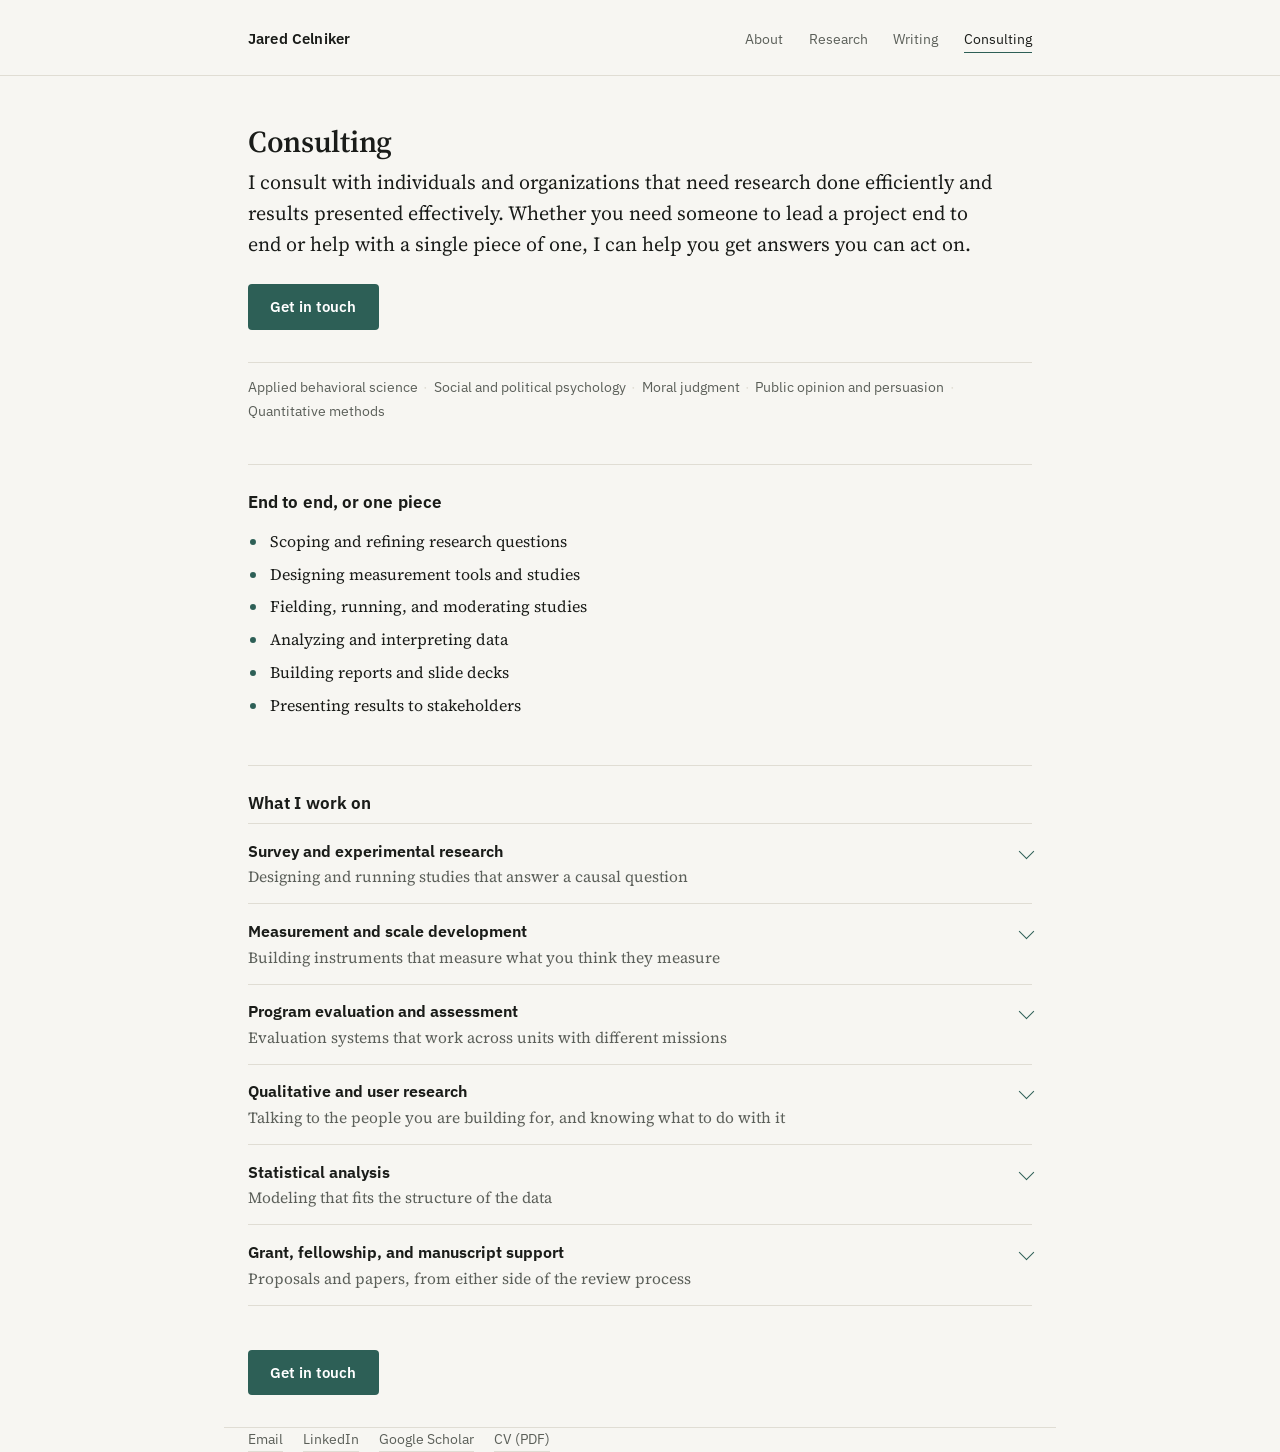
==== consulting.html @ 3cd36304 "Replace Hugo template with static personal site Four static pages, stylesheet, headshot, and CV. Pag" ====
<!DOCTYPE html>
<html lang="en">
<head>
<meta charset="utf-8">
<meta name="viewport" content="width=device-width, initial-scale=1">
<title>Consulting &middot; Jared Celniker</title>
<meta name="description" content="Consulting on study design, measurement, evaluation, and statistical analysis.">
<link rel="preconnect" href="https://fonts.googleapis.com">
<link rel="preconnect" href="https://fonts.gstatic.com" crossorigin>
<link rel="stylesheet" href="https://fonts.googleapis.com/css2?family=IBM+Plex+Sans:wght@400;600&family=Source+Serif+4:ital,opsz,wght@0,8..60,400;0,8..60,600;1,8..60,400&display=swap">
<link rel="stylesheet" href="style.css">
</head>
<body>

<header>
  <div class="wrap">
    <nav>
      <a class="brand" href="index.html">Jared Celniker</a>
      <a class="item" href="index.html">About</a>
      <a class="item" href="research.html">Research</a>
      <a class="item" href="writing.html">Writing</a>
      <a class="item" href="consulting.html" aria-current="page">Consulting</a>
    </nav>
  </div>
</header>

<main class="wrap">

  <h1>Consulting</h1>

  <p class="lede">I consult with individuals and organizations that need research done efficiently and results presented effectively. Whether you need someone to lead a project end to end or help with a single piece of one, I can help you get answers you can act on.</p>

  <p class="cta"><a class="btn" href="mailto:jbcelniker@gmail.com?subject=Consulting%20inquiry">Get in touch</a></p>

  <p class="domains">Applied behavioral science <span class="sep">&middot;</span> Social and political psychology <span class="sep">&middot;</span> Moral judgment <span class="sep">&middot;</span> Public opinion and persuasion <span class="sep">&middot;</span> Quantitative methods</p>

  <h2>End to end, or one piece</h2>
  <ul class="steps">
    <li>Scoping and refining research questions</li>
    <li>Designing measurement tools and studies</li>
    <li>Fielding, running, and moderating studies</li>
    <li>Analyzing and interpreting data</li>
    <li>Building reports and slide decks</li>
    <li>Presenting results to stakeholders</li>
  </ul>

  <h2>What I work on</h2>
  <div class="services">
    <details class="svc">
      <summary>
        <span>
          <span class="name">Survey and experimental research</span>
          <span class="gloss">Designing and running studies that answer a causal question</span>
        </span>
        <span class="chev" aria-hidden="true"></span>
      </summary>
      <ul>
        <li>Instrument and questionnaire design</li>
        <li>Fielding and panel sampling (Qualtrics, Prolific)</li>
        <li>Randomized experiments and A/B tests</li>
        <li>Quasi-experiments</li>
        <li>Retrospective studies</li>
      </ul>
    </details>
    <details class="svc">
      <summary>
        <span>
          <span class="name">Measurement and scale development</span>
          <span class="gloss">Building instruments that measure what you think they measure</span>
        </span>
        <span class="chev" aria-hidden="true"></span>
      </summary>
      <ul>
        <li>Construct definition and specification</li>
        <li>Scale design and refinement</li>
        <li>Psychometric validation</li>
        <li>Construct validity diagnostics</li>
      </ul>
    </details>
    <details class="svc">
      <summary>
        <span>
          <span class="name">Program evaluation and assessment</span>
          <span class="gloss">Evaluation systems that work across units with different missions</span>
        </span>
        <span class="chev" aria-hidden="true"></span>
      </summary>
      <ul>
        <li>Benchmark and standards design</li>
        <li>Evaluation framework development</li>
        <li>Evaluation plan review</li>
        <li>Auditing reports against their evidence</li>
      </ul>
    </details>
    <details class="svc">
      <summary>
        <span>
          <span class="name">Qualitative and user research</span>
          <span class="gloss">Talking to the people you are building for, and knowing what to do with it</span>
        </span>
        <span class="chev" aria-hidden="true"></span>
      </summary>
      <ul>
        <li>Interview study design</li>
        <li>Moderation and focus groups</li>
        <li>Thematic analysis and coding</li>
        <li>Research synthesis and readouts</li>
      </ul>
    </details>
    <details class="svc">
      <summary>
        <span>
          <span class="name">Statistical analysis</span>
          <span class="gloss">Modeling that fits the structure of the data</span>
        </span>
        <span class="chev" aria-hidden="true"></span>
      </summary>
      <ul>
        <li>Multilevel and hierarchical modeling</li>
        <li>Structural equation modeling</li>
        <li>Latent profile and cluster analysis</li>
        <li>Meta-analysis</li>
        <li>Reproducible workflows in R</li>
      </ul>
    </details>
    <details class="svc">
      <summary>
        <span>
          <span class="name">Grant, fellowship, and manuscript support</span>
          <span class="gloss">Proposals and papers, from either side of the review process</span>
        </span>
        <span class="chev" aria-hidden="true"></span>
      </summary>
      <ul>
        <li>Proposal development and editing</li>
        <li>Proposal review and critique</li>
        <li>Academic manuscript editing</li>
        <li>Peer review preparation</li>
      </ul>
    </details>
  </div>

  <p class="cta cta-end"><a class="btn" href="mailto:jbcelniker@gmail.com?subject=Consulting%20inquiry">Get in touch</a></p>

</main>

<footer class="wrap">
  <a href="mailto:jbcelniker@gmail.com">Email</a>
  <a href="https://www.linkedin.com/in/jared-celniker/" target="_blank" rel="noopener">LinkedIn</a>
  <a href="https://scholar.google.com/citations?user=vQE7L3sAAAAJ&amp;hl=en" target="_blank" rel="noopener">Google Scholar</a>
  <a href="Celniker_CV.pdf" target="_blank" rel="noopener">CV (PDF)</a>
</footer>

</body>
</html>
---- style.css ----
:root {
  --bg: #f7f6f2;
  --surface: #fffefb;
  --text: #1a1c19;
  --muted: #5b5f59;
  --faint: #8a8d85;
  --rule: #e0ddd4;
  --accent: #2d5f56;
  --accent-hover: #1d423b;
  --maxw: 52rem;
}

@media (prefers-color-scheme: dark) {
  :root {
    --bg: #151816;
    --surface: #1d211e;
    --text: #e9e7e0;
    --muted: #a5a89f;
    --faint: #7b7e76;
    --rule: #313530;
    --accent: #7fc0b0;
    --accent-hover: #a5d8cb;
  }
}

* { box-sizing: border-box; }

html { -webkit-text-size-adjust: 100%; }

body {
  margin: 0;
  background: var(--bg);
  color: var(--text);
  font-family: "Source Serif 4", Georgia, "Iowan Old Style", serif;
  font-size: 1.15rem;
  line-height: 1.65;
  -webkit-font-smoothing: antialiased;
}

.wrap {
  max-width: var(--maxw);
  margin: 0 auto;
  padding: 0 1.5rem;
}

/* ---------- header / nav ---------- */

header {
  border-bottom: 1px solid var(--rule);
  margin-bottom: 3rem;
}

nav {
  display: flex;
  flex-wrap: wrap;
  gap: 0.35rem 1.6rem;
  align-items: baseline;
  padding: 1.6rem 0 1.35rem;
}

nav .brand {
  font-family: "IBM Plex Sans", -apple-system, BlinkMacSystemFont, "Segoe UI", sans-serif;
  font-weight: 600;
  font-size: 0.95rem;
  letter-spacing: 0.01em;
  color: var(--text);
  text-decoration: none;
  margin-right: auto;
}

nav a.item {
  font-family: "IBM Plex Sans", -apple-system, BlinkMacSystemFont, "Segoe UI", sans-serif;
  font-size: 0.9rem;
  color: var(--muted);
  text-decoration: none;
  padding-bottom: 2px;
  border-bottom: 1.5px solid transparent;
}

nav a.item:hover { color: var(--text); }
nav a.item[aria-current="page"] {
  color: var(--text);
  border-bottom-color: var(--accent);
}

/* ---------- typography ---------- */

h1 {
  font-size: 1.9rem;
  line-height: 1.2;
  letter-spacing: -0.01em;
  margin: 0 0 0.4rem;
  font-weight: 600;
}

h2 {
  font-family: "IBM Plex Sans", -apple-system, BlinkMacSystemFont, "Segoe UI", sans-serif;
  font-size: 1.05rem;
  font-weight: 650;
  letter-spacing: 0.005em;
  margin: 3rem 0 0.35rem;
  padding-top: 1.5rem;
  border-top: 1px solid var(--rule);
}

h2:first-of-type { margin-top: 2.5rem; }

p { margin: 0 0 1.15rem; }

a { color: var(--accent); text-decoration-thickness: 1px; text-underline-offset: 2px; }
a:hover { color: var(--accent-hover); }

.lede { font-size: 1.25rem; line-height: 1.55; }

.subtle {
  color: var(--muted);
  font-size: 0.95rem;
}

em, i { font-style: italic; }

/* ---------- home intro ---------- */

.intro {
  display: flex;
  gap: 2rem;
  align-items: flex-start;
  margin-bottom: 2.25rem;
}

.intro img {
  width: 180px;
  height: 180px;
  flex: 0 0 180px;
  border-radius: 4px;
  object-fit: cover;
  object-position: center top;
}

.intro .who { padding-top: 0.15rem; }

.role {
  font-family: "IBM Plex Sans", -apple-system, BlinkMacSystemFont, "Segoe UI", sans-serif;
  font-size: 0.92rem;
  color: var(--muted);
  margin: 0;
}

@media (max-width: 34rem) {
  .intro { flex-direction: column; gap: 1.25rem; }
  .intro img { width: 150px; height: 150px; flex-basis: auto; }
  h1 { font-size: 1.6rem; }
}

/* ---------- masthead ---------- */

.masthead { margin-bottom: 2.75rem; }

.masthead .lede { margin-bottom: 0; }

/* ---------- publications ---------- */

.section-note {
  color: var(--muted);
  font-size: 0.97rem;
  margin: 0.5rem 0 1.5rem;
}

ol.pubs, ul.pubs {
  list-style: none;
  margin: 0;
  padding: 0;
}

.pubs li {
  margin: 0 0 1.35rem;
  padding-left: 1.15rem;
  text-indent: -1.15rem;
  font-size: 1rem;
  line-height: 1.55;
}

.pubs .me { font-weight: 700; }

.tag {
  display: inline-block;
  font-family: "IBM Plex Sans", -apple-system, BlinkMacSystemFont, "Segoe UI", sans-serif;
  font-size: 0.72rem;
  letter-spacing: 0.04em;
  text-transform: uppercase;
  color: var(--faint);
  border: 1px solid var(--rule);
  border-radius: 3px;
  padding: 0.1rem 0.4rem;
  margin-left: 0.35rem;
  text-indent: 0;
  white-space: nowrap;
  vertical-align: 1px;
}

/* ---------- consulting ---------- */

.domains {
  font-family: "IBM Plex Sans", -apple-system, BlinkMacSystemFont, "Segoe UI", sans-serif;
  font-size: 0.88rem;
  line-height: 1.7;
  color: var(--muted);
  margin: 1.25rem 0 0;
  padding: 0.85rem 0 0;
  border-top: 1px solid var(--rule);
}

.domains .sep { color: var(--rule); padding: 0 0.15rem; }


.services { margin: 0 0 1rem; padding: 0; list-style: none; }

.services li {
  margin: 0 0 1.4rem;
  padding-left: 0;
}

.services .name {
  font-family: "IBM Plex Sans", -apple-system, BlinkMacSystemFont, "Segoe UI", sans-serif;
  font-weight: 650;
  font-size: 0.97rem;
  display: block;
  margin-bottom: 0.15rem;
}

.services .detail { color: var(--muted); font-size: 0.98rem; }

details.svc {
  border-bottom: 1px solid var(--rule);
  padding: 0.9rem 0;
}

details.svc:first-of-type { border-top: 1px solid var(--rule); }

details.svc > summary {
  list-style: none;
  cursor: pointer;
  display: grid;
  grid-template-columns: 1fr auto;
  align-items: start;
  gap: 0.75rem;
}

details.svc > summary::-webkit-details-marker { display: none; }

details.svc .name {
  font-family: "IBM Plex Sans", -apple-system, BlinkMacSystemFont, "Segoe UI", sans-serif;
  font-weight: 650;
  font-size: 0.97rem;
  display: block;
}

details.svc .gloss {
  display: block;
  color: var(--muted);
  font-size: 0.97rem;
  line-height: 1.45;
  margin-top: 0.1rem;
}

details.svc .chev {
  width: 11px;
  height: 11px;
  margin-top: 0.45rem;
  border-right: 1.5px solid var(--accent);
  border-bottom: 1.5px solid var(--accent);
  transform: rotate(45deg);
  transition: transform 0.15s ease;
}

details.svc[open] .chev { transform: rotate(-135deg); margin-top: 0.6rem; }

details.svc ul {
  list-style: none;
  margin: 0.85rem 0 0.35rem;
  padding: 0;
  display: grid;
  gap: 0.4rem;
}

details.svc ul li {
  position: relative;
  padding-left: 1.35rem;
  font-size: 0.98rem;
  line-height: 1.45;
}

details.svc ul li::before {
  content: "";
  position: absolute;
  left: 0.2rem;
  top: 0.6em;
  width: 5px;
  height: 5px;
  border-radius: 50%;
  background: var(--faint);
}

details.svc > summary:focus-visible {
  outline: 2px solid var(--accent);
  outline-offset: 3px;
}

/* ---------- form ---------- */

form { margin-top: 1.25rem; }

.field { margin-bottom: 1.1rem; }

label {
  display: block;
  font-family: "IBM Plex Sans", -apple-system, BlinkMacSystemFont, "Segoe UI", sans-serif;
  font-size: 0.85rem;
  font-weight: 600;
  margin-bottom: 0.35rem;
}

label .opt { font-weight: 400; color: var(--faint); }

input, textarea {
  width: 100%;
  font-family: inherit;
  font-size: 1rem;
  color: var(--text);
  background: var(--surface);
  border: 1px solid var(--rule);
  border-radius: 4px;
  padding: 0.6rem 0.7rem;
  line-height: 1.5;
}

input:focus, textarea:focus {
  outline: 2px solid var(--accent);
  outline-offset: -1px;
  border-color: var(--accent);
}

textarea { min-height: 9rem; resize: vertical; }

button {
  font-family: "IBM Plex Sans", -apple-system, BlinkMacSystemFont, "Segoe UI", sans-serif;
  font-size: 0.92rem;
  font-weight: 600;
  color: #fff;
  background: var(--accent);
  border: 0;
  border-radius: 4px;
  padding: 0.65rem 1.4rem;
  cursor: pointer;
}

button:hover { background: var(--accent-hover); }

@media (prefers-color-scheme: dark) {
  button { color: #10201c; }
}

/* ---------- footer ---------- */

footer {
  margin-top: 4.5rem;
  border-top: 1px solid var(--rule);
  padding: 1.5rem 0 3rem;
  font-family: "IBM Plex Sans", -apple-system, BlinkMacSystemFont, "Segoe UI", sans-serif;
  font-size: 0.87rem;
  color: var(--muted);
  display: flex;
  flex-wrap: wrap;
  gap: 1.25rem;
}

footer a { color: var(--muted); text-decoration: none; border-bottom: 1px solid var(--rule); }
footer a:hover { color: var(--text); border-bottom-color: var(--muted); }
footer .spacer { margin-left: auto; }

h1, h2, .lede { text-wrap: balance; }

a:focus-visible, button:focus-visible, input:focus-visible, textarea:focus-visible {
  outline: 2px solid var(--accent);
  outline-offset: 2px;
}

@media (prefers-reduced-motion: reduce) {
  * { animation: none !important; transition: none !important; }
}

/* ---------- responsive ---------- */

@media (max-width: 40rem) {
  .wrap { padding: 0 1.15rem; }
  nav { gap: 0.4rem 1.1rem; padding: 1.15rem 0 1rem; }
  nav .brand { flex: 1 0 100%; margin-right: 0; margin-bottom: 0.15rem; font-size: 1rem; }
  nav a.item { font-size: 0.86rem; }
  header { margin-bottom: 2.25rem; }
  body { font-size: 1.03rem; }
  .lede { font-size: 1.08rem; }
  h1 { font-size: 1.55rem; }
  h2 { margin-top: 2.5rem; }
  .pubs li { font-size: 0.97rem; }
  footer { gap: 0.6rem 1.1rem; margin-top: 3rem; }
}

/* ---------- consulting: process list ---------- */

ul.steps {
  list-style: none;
  margin: 0.75rem 0 1.25rem;
  padding: 0;
  display: grid;
  gap: 0.55rem;
}

ul.steps li {
  position: relative;
  padding-left: 1.35rem;
  font-size: 1rem;
  line-height: 1.5;
}

ul.steps li::before {
  content: "";
  position: absolute;
  left: 0.15rem;
  top: 0.62em;
  width: 6px;
  height: 6px;
  border-radius: 50%;
  background: var(--accent);
}

/* ---------- contact button ---------- */

.cta { margin: 1.5rem 0 2rem; }
.cta-end { margin-top: 2.75rem; }

a.btn {
  display: inline-block;
  font-family: "IBM Plex Sans", -apple-system, BlinkMacSystemFont, "Segoe UI", sans-serif;
  font-size: 0.95rem;
  font-weight: 600;
  color: #fff;
  background: var(--accent);
  border-radius: 4px;
  padding: 0.65rem 1.4rem;
  text-decoration: none;
}

a.btn:hover { background: var(--accent-hover); color: #fff; }

@media (prefers-color-scheme: dark) {
  a.btn, a.btn:hover { color: #10201c; }
}
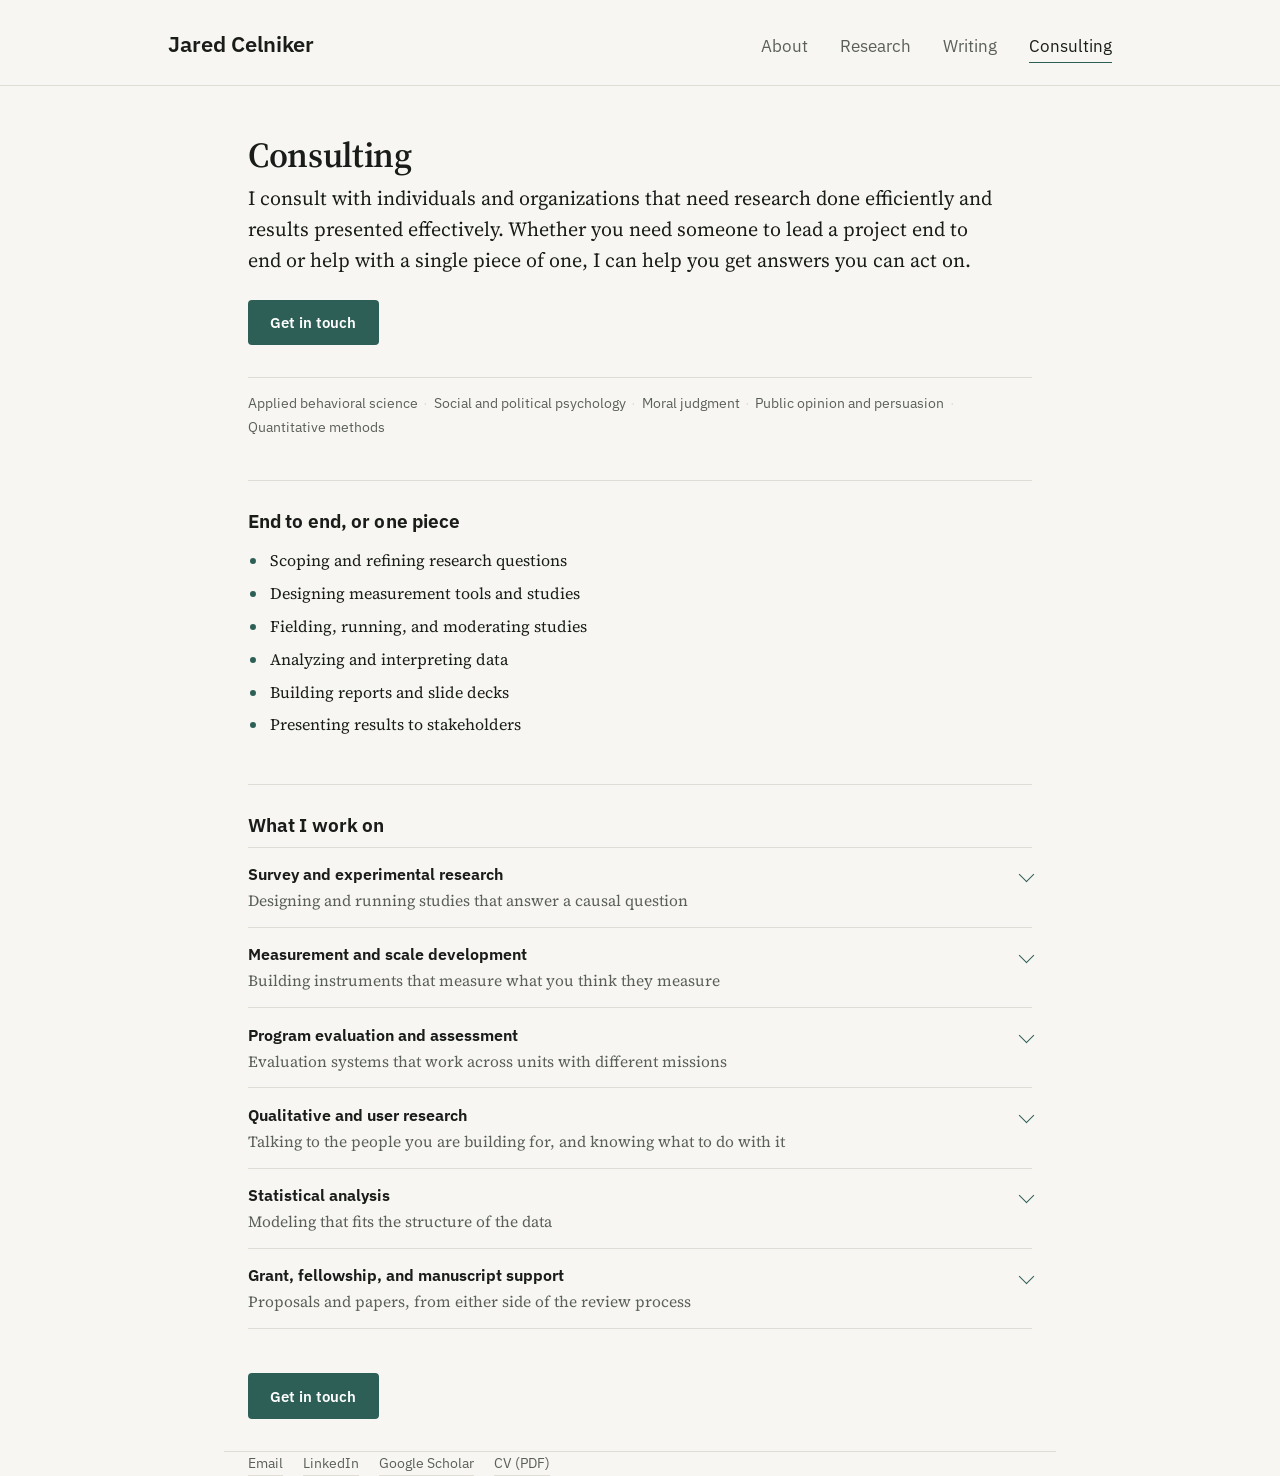
==== commit 6af2f790: "Version the stylesheet link so layout changes show without a hard refresh Co-Authored-By: Claude Fab" ====
--- a/consulting.html
+++ b/consulting.html
@@ -8,7 +8,7 @@
 <link rel="preconnect" href="https://fonts.googleapis.com">
 <link rel="preconnect" href="https://fonts.gstatic.com" crossorigin>
 <link rel="stylesheet" href="https://fonts.googleapis.com/css2?family=IBM+Plex+Sans:wght@400;600&family=Source+Serif+4:ital,opsz,wght@0,8..60,400;0,8..60,600;1,8..60,400&display=swap">
-<link rel="stylesheet" href="style.css">
+<link rel="stylesheet" href="style.css?v=4">
 </head>
 <body>
 
--- a/style.css
+++ b/style.css
@@ -45,6 +45,8 @@
 
 /* ---------- header / nav ---------- */
 
+header .wrap { max-width: 62rem; }
+
 header {
   border-bottom: 1px solid var(--rule);
   margin-bottom: 3rem;
@@ -53,7 +55,7 @@
 nav {
   display: flex;
   flex-wrap: wrap;
-  gap: 0.35rem 1.6rem;
+  gap: 0.35rem 2rem;
   align-items: baseline;
   padding: 1.6rem 0 1.35rem;
 }
@@ -61,8 +63,8 @@
 nav .brand {
   font-family: "IBM Plex Sans", -apple-system, BlinkMacSystemFont, "Segoe UI", sans-serif;
   font-weight: 600;
-  font-size: 0.95rem;
-  letter-spacing: 0.01em;
+  font-size: 1.4rem;
+  letter-spacing: 0;
   color: var(--text);
   text-decoration: none;
   margin-right: auto;
@@ -70,7 +72,7 @@
 
 nav a.item {
   font-family: "IBM Plex Sans", -apple-system, BlinkMacSystemFont, "Segoe UI", sans-serif;
-  font-size: 0.9rem;
+  font-size: 1.05rem;
   color: var(--muted);
   text-decoration: none;
   padding-bottom: 2px;
@@ -86,7 +88,7 @@
 /* ---------- typography ---------- */
 
 h1 {
-  font-size: 1.9rem;
+  font-size: 2.2rem;
   line-height: 1.2;
   letter-spacing: -0.01em;
   margin: 0 0 0.4rem;
@@ -95,7 +97,7 @@
 
 h2 {
   font-family: "IBM Plex Sans", -apple-system, BlinkMacSystemFont, "Segoe UI", sans-serif;
-  font-size: 1.05rem;
+  font-size: 1.2rem;
   font-weight: 650;
   letter-spacing: 0.005em;
   margin: 3rem 0 0.35rem;
@@ -141,7 +143,7 @@
 
 .role {
   font-family: "IBM Plex Sans", -apple-system, BlinkMacSystemFont, "Segoe UI", sans-serif;
-  font-size: 0.92rem;
+  font-size: 1rem;
   color: var(--muted);
   margin: 0;
 }
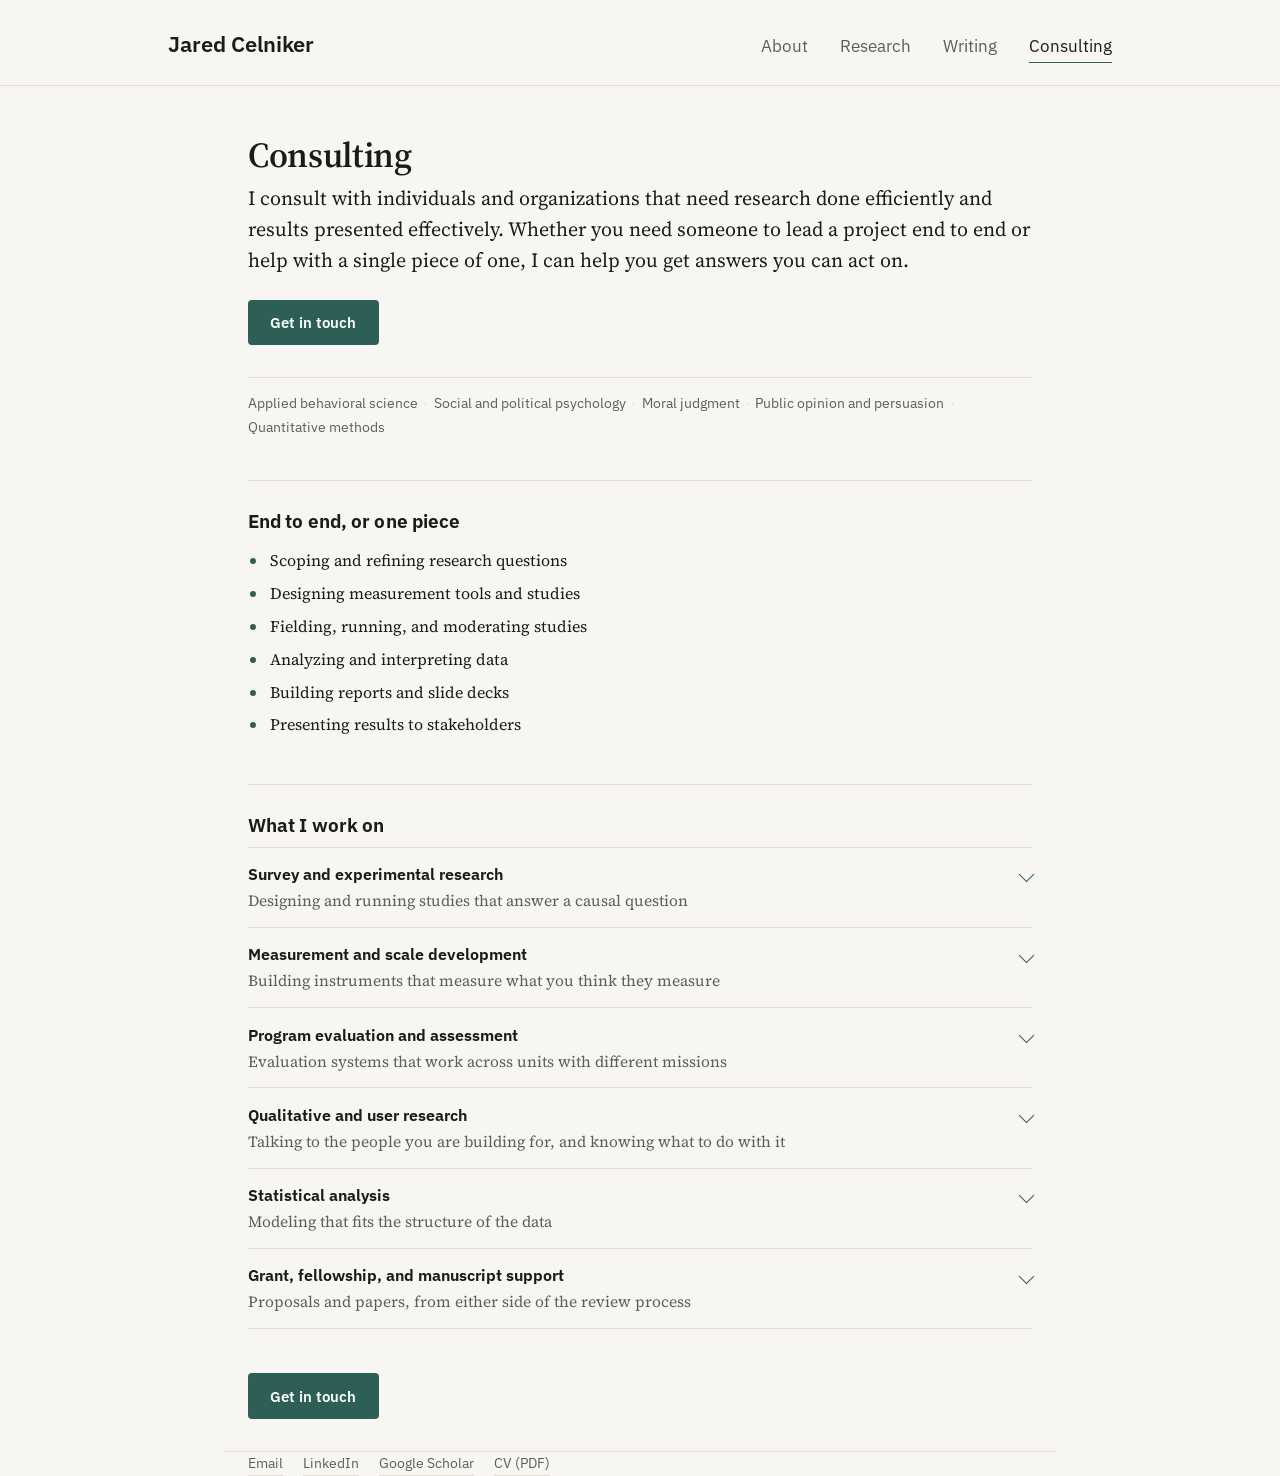
==== commit 9383a12e: "Let intro paragraphs use the full column width Co-Authored-By: Claude Fable 5.2 <noreply@anthropic.c" ====
--- a/consulting.html
+++ b/consulting.html
@@ -8,7 +8,7 @@
 <link rel="preconnect" href="https://fonts.googleapis.com">
 <link rel="preconnect" href="https://fonts.gstatic.com" crossorigin>
 <link rel="stylesheet" href="https://fonts.googleapis.com/css2?family=IBM+Plex+Sans:wght@400;600&family=Source+Serif+4:ital,opsz,wght@0,8..60,400;0,8..60,600;1,8..60,400&display=swap">
-<link rel="stylesheet" href="style.css?v=4">
+<link rel="stylesheet" href="style.css?v=5">
 </head>
 <body>
 
--- a/style.css
+++ b/style.css
@@ -380,7 +380,7 @@
 footer a:hover { color: var(--text); border-bottom-color: var(--muted); }
 footer .spacer { margin-left: auto; }
 
-h1, h2, .lede { text-wrap: balance; }
+h1, h2 { text-wrap: balance; }
 
 a:focus-visible, button:focus-visible, input:focus-visible, textarea:focus-visible {
   outline: 2px solid var(--accent);
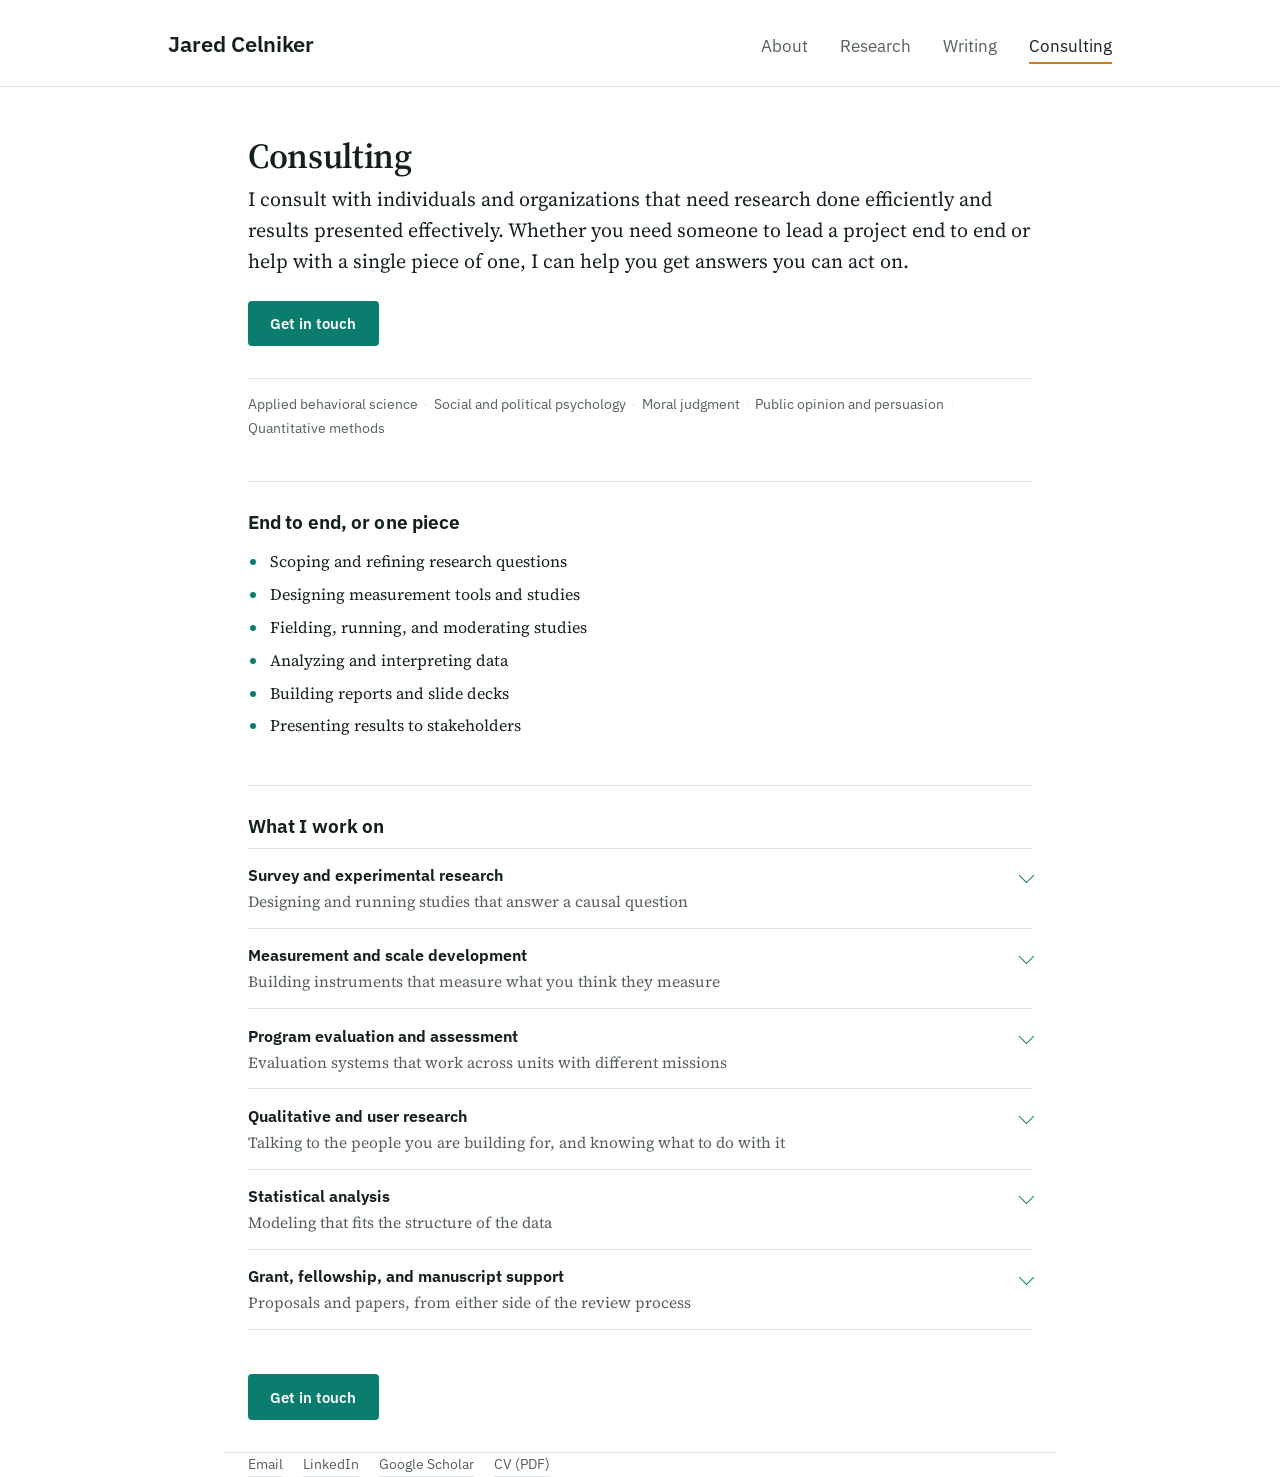
==== commit b4aad8c3: "White background, brighter accents, and a contact button on every page Co-Authored-By: Claude Fable " ====
--- a/consulting.html
+++ b/consulting.html
@@ -8,7 +8,7 @@
 <link rel="preconnect" href="https://fonts.googleapis.com">
 <link rel="preconnect" href="https://fonts.gstatic.com" crossorigin>
 <link rel="stylesheet" href="https://fonts.googleapis.com/css2?family=IBM+Plex+Sans:wght@400;600&family=Source+Serif+4:ital,opsz,wght@0,8..60,400;0,8..60,600;1,8..60,400&display=swap">
-<link rel="stylesheet" href="style.css?v=5">
+<link rel="stylesheet" href="style.css?v=6">
 </head>
 <body>
 
--- a/style.css
+++ b/style.css
@@ -1,12 +1,13 @@
 :root {
-  --bg: #f7f6f2;
-  --surface: #fffefb;
-  --text: #1a1c19;
-  --muted: #5b5f59;
-  --faint: #8a8d85;
-  --rule: #e0ddd4;
-  --accent: #2d5f56;
-  --accent-hover: #1d423b;
+  --bg: #ffffff;
+  --surface: #f4f8f7;
+  --text: #14201d;
+  --muted: #55605c;
+  --faint: #838c88;
+  --rule: #dfe6e3;
+  --accent: #0a7d6f;
+  --accent-hover: #075e54;
+  --accent2: #cc8112;
   --maxw: 52rem;
 }
 
@@ -20,6 +21,7 @@
     --rule: #313530;
     --accent: #7fc0b0;
     --accent-hover: #a5d8cb;
+    --accent2: #e0a040;
   }
 }
 
@@ -76,13 +78,13 @@
   color: var(--muted);
   text-decoration: none;
   padding-bottom: 2px;
-  border-bottom: 1.5px solid transparent;
+  border-bottom: 2px solid transparent;
 }
 
 nav a.item:hover { color: var(--text); }
 nav a.item[aria-current="page"] {
   color: var(--text);
-  border-bottom-color: var(--accent);
+  border-bottom-color: var(--accent2);
 }
 
 /* ---------- typography ---------- */
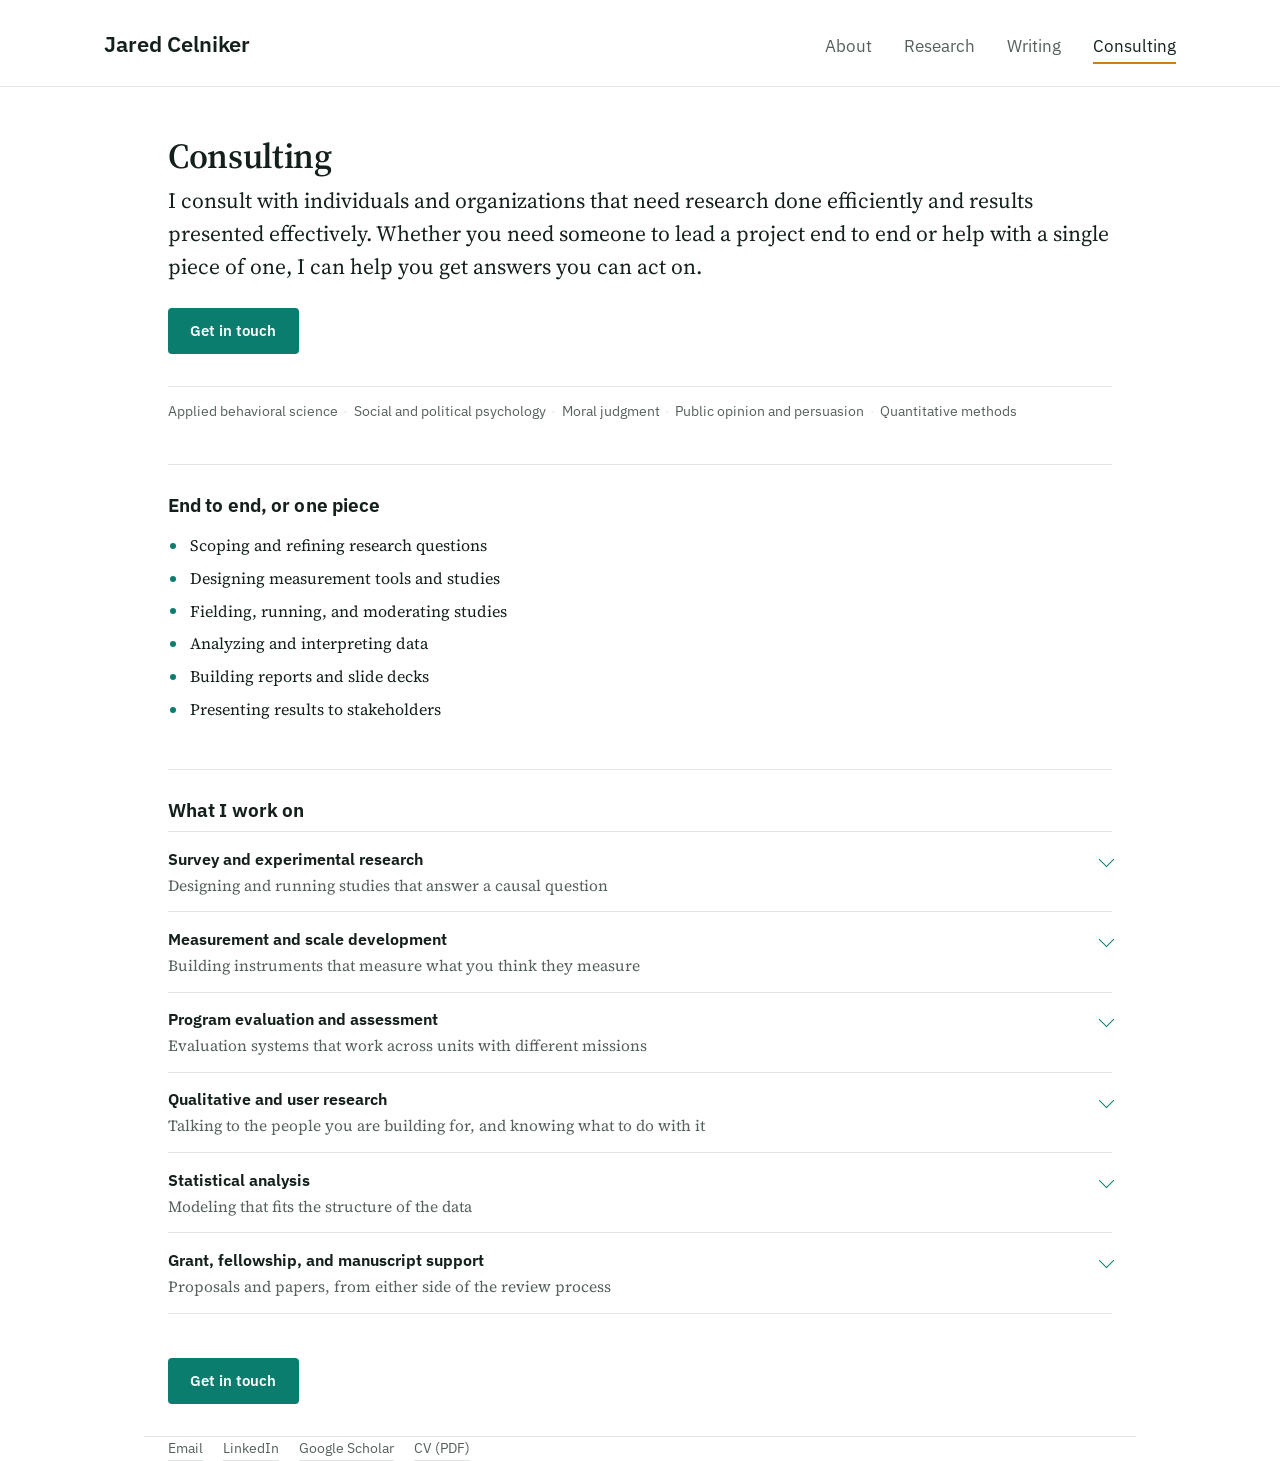
==== commit 92bf06da: "Add selected findings cards, new intro, and a wider layout Co-Authored-By: Claude Fable 5.2 <noreply" ====
--- a/consulting.html
+++ b/consulting.html
@@ -8,7 +8,7 @@
 <link rel="preconnect" href="https://fonts.googleapis.com">
 <link rel="preconnect" href="https://fonts.gstatic.com" crossorigin>
 <link rel="stylesheet" href="https://fonts.googleapis.com/css2?family=IBM+Plex+Sans:wght@400;600&family=Source+Serif+4:ital,opsz,wght@0,8..60,400;0,8..60,600;1,8..60,400&display=swap">
-<link rel="stylesheet" href="style.css?v=6">
+<link rel="stylesheet" href="style.css?v=7">
 </head>
 <body>
 
--- a/style.css
+++ b/style.css
@@ -8,7 +8,7 @@
   --accent: #0a7d6f;
   --accent-hover: #075e54;
   --accent2: #cc8112;
-  --maxw: 52rem;
+  --maxw: 62rem;
 }
 
 @media (prefers-color-scheme: dark) {
@@ -34,7 +34,7 @@
   background: var(--bg);
   color: var(--text);
   font-family: "Source Serif 4", Georgia, "Iowan Old Style", serif;
-  font-size: 1.15rem;
+  font-size: 1.25rem;
   line-height: 1.65;
   -webkit-font-smoothing: antialiased;
 }
@@ -47,7 +47,7 @@
 
 /* ---------- header / nav ---------- */
 
-header .wrap { max-width: 62rem; }
+header .wrap { max-width: 70rem; }
 
 header {
   border-bottom: 1px solid var(--rule);
@@ -114,7 +114,7 @@
 a { color: var(--accent); text-decoration-thickness: 1px; text-underline-offset: 2px; }
 a:hover { color: var(--accent-hover); }
 
-.lede { font-size: 1.25rem; line-height: 1.55; }
+.lede { font-size: 1.35rem; line-height: 1.55; }
 
 .subtle {
   color: var(--muted);
@@ -459,3 +459,53 @@
 @media (prefers-color-scheme: dark) {
   a.btn, a.btn:hover { color: #10201c; }
 }
+
+/* ---------- selected findings cards ---------- */
+/* Fixed light colors on purpose: the charts inside are drawn for a light card, in both themes. */
+
+.findings {
+  display: grid;
+  grid-template-columns: repeat(auto-fit, minmax(min(100%, 21rem), 1fr));
+  gap: 1.5rem;
+  margin: 0 0 0.5rem;
+}
+
+.finding {
+  background: #f4f8f7;
+  color: #14201d;
+  border-top: 3px solid #0a7d6f;
+  border-radius: 4px;
+  padding: 1.4rem 1.5rem 1.25rem;
+  display: flex;
+  flex-direction: column;
+  gap: 0.5rem;
+}
+
+.finding p { margin: 0; }
+
+.finding .venue,
+.finding .src,
+.finding .more {
+  font-family: "IBM Plex Sans", -apple-system, BlinkMacSystemFont, "Segoe UI", sans-serif;
+}
+
+.finding .venue { font-size: 0.85rem; font-weight: 600; color: #0a7d6f; }
+
+.finding h3 {
+  margin: 0;
+  font-family: "Source Serif 4", Georgia, "Iowan Old Style", serif;
+  font-size: 1.25rem;
+  line-height: 1.35;
+  font-weight: 600;
+  color: #14201d;
+}
+
+.finding .chart { margin-top: auto; padding-top: 0.9rem; }
+.finding .src { font-size: 0.75rem; line-height: 1.45; color: #55605c; }
+.finding .more { font-size: 0.875rem; font-weight: 600; }
+.finding .more a { color: #0a7d6f; text-decoration: none; border: 0; }
+.finding .more a:hover { color: #075e54; }
+
+@media (max-width: 40rem) {
+  .finding { padding: 1.1rem 1rem 1rem; }
+}
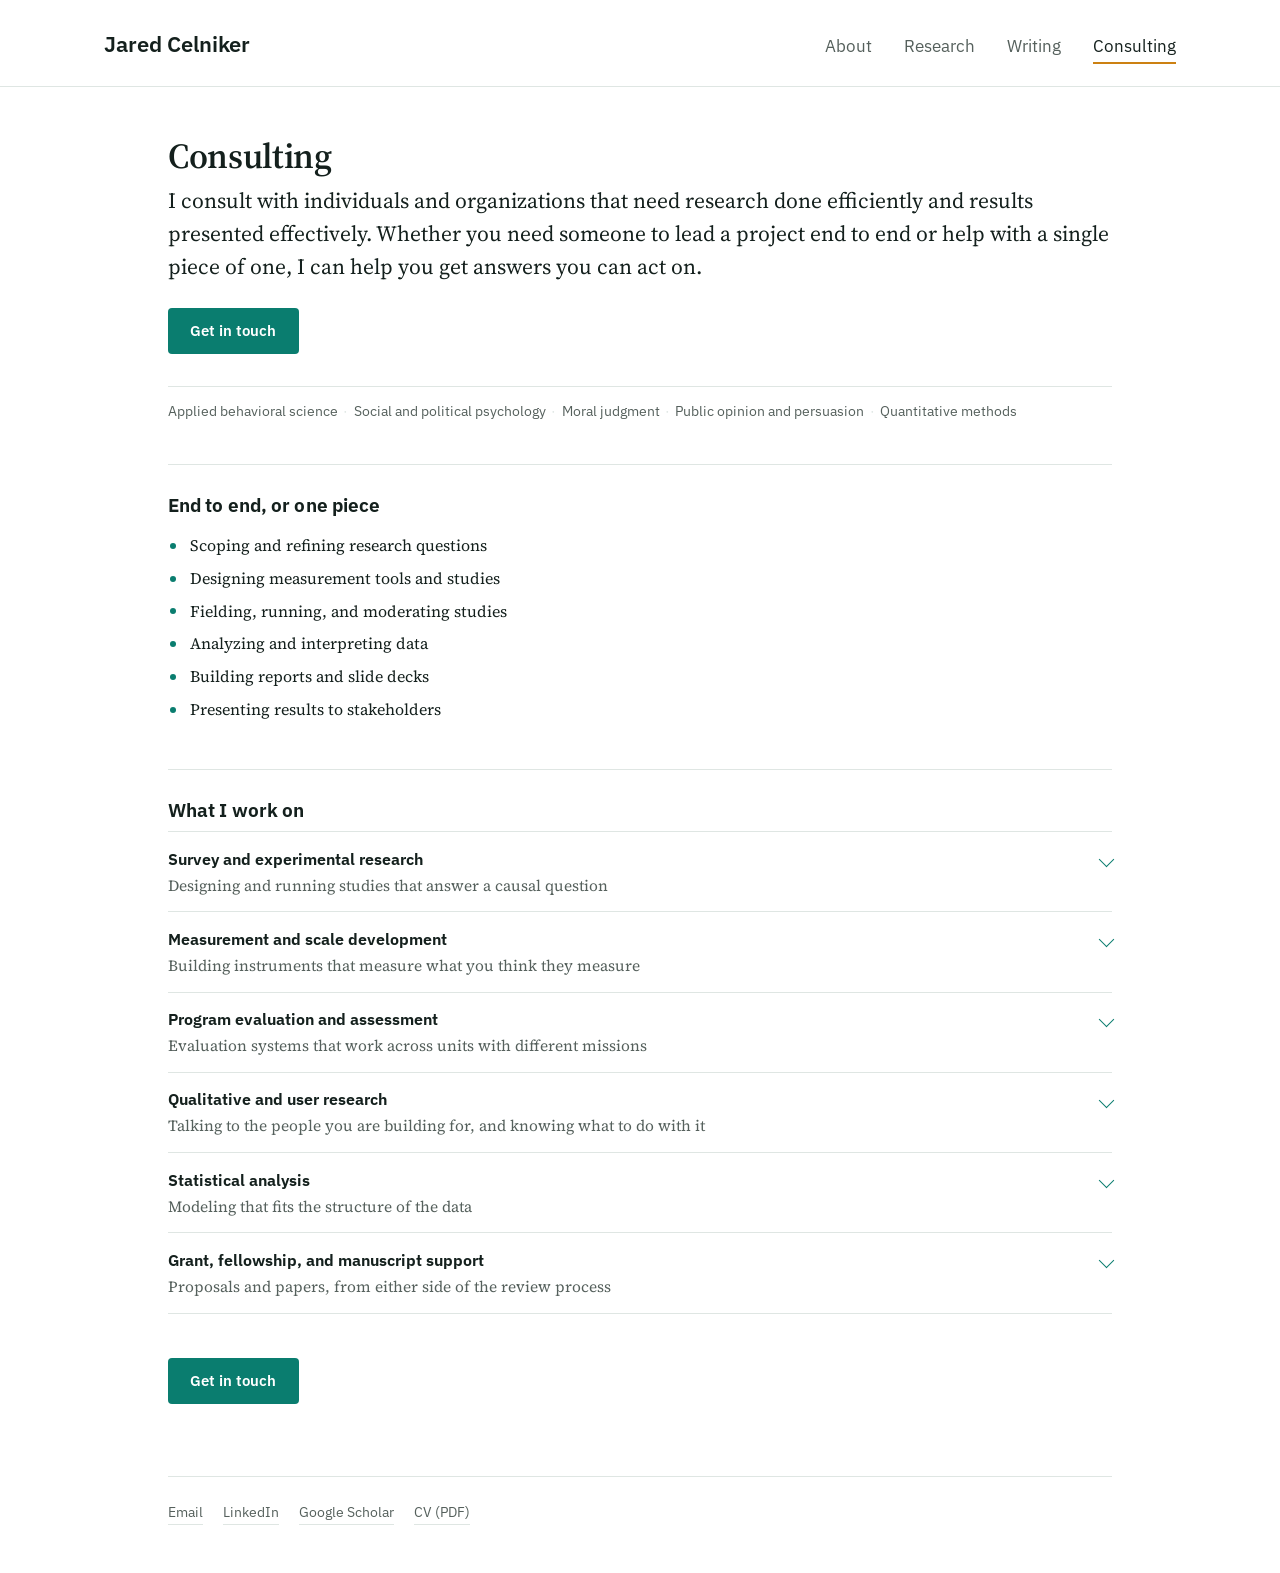
==== commit 4d8bbddd: "Apply the footer's intended spacing and align its rule with the text column The .wrap rule outranked" ====
--- a/consulting.html
+++ b/consulting.html
@@ -8,7 +8,7 @@
 <link rel="preconnect" href="https://fonts.googleapis.com">
 <link rel="preconnect" href="https://fonts.gstatic.com" crossorigin>
 <link rel="stylesheet" href="https://fonts.googleapis.com/css2?family=IBM+Plex+Sans:wght@400;600&family=Source+Serif+4:ital,opsz,wght@0,8..60,400;0,8..60,600;1,8..60,400&display=swap">
-<link rel="stylesheet" href="style.css?v=7">
+<link rel="stylesheet" href="style.css?v=8">
 </head>
 <body>
 
--- a/style.css
+++ b/style.css
@@ -366,7 +366,11 @@
 
 /* ---------- footer ---------- */
 
-footer {
+/* footer.wrap, not footer: the .wrap rule would otherwise override this margin and padding.
+   Width is the text column, so the top rule lines up with the section rules above it. */
+footer.wrap {
+  width: calc(100% - 3rem);
+  max-width: calc(var(--maxw) - 3rem);
   margin-top: 4.5rem;
   border-top: 1px solid var(--rule);
   padding: 1.5rem 0 3rem;
@@ -406,7 +410,7 @@
   h1 { font-size: 1.55rem; }
   h2 { margin-top: 2.5rem; }
   .pubs li { font-size: 0.97rem; }
-  footer { gap: 0.6rem 1.1rem; margin-top: 3rem; }
+  footer.wrap { width: calc(100% - 2.3rem); gap: 0.6rem 1.1rem; margin-top: 3rem; }
 }
 
 /* ---------- consulting: process list ---------- */
